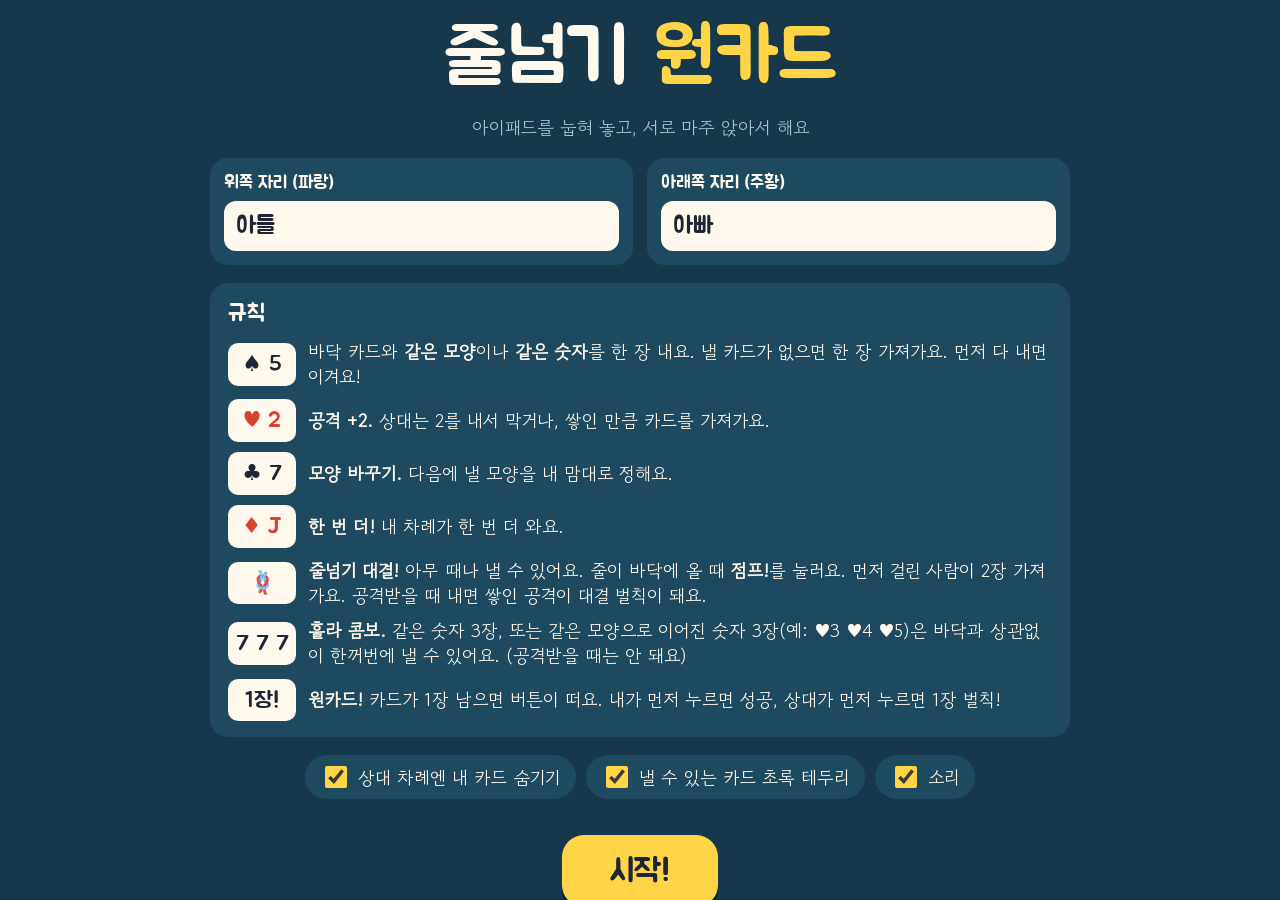
==== games/rope-onecard/index.html @ 800dd8b5 "Add 줄넘기 원카드: two-player shared-screen iPad card game Co-Authored-By: Claude Opus 5.5 <noreply@anthro" ====
<!DOCTYPE html>
<html lang="ko">
<head>
<meta charset="UTF-8">
<meta name="viewport" content="width=device-width, initial-scale=1, viewport-fit=cover, user-scalable=no">
<meta name="apple-mobile-web-app-capable" content="yes">
<title>줄넘기 원카드</title>
<meta name="claude:viewport-fit-sides" content="cover">
<link rel="stylesheet" href="https://fonts.googleapis.com/css2?family=Jua&family=Gowun+Dodum&display=swap">
<style>
/* Layout: iPad lies flat between two players. Top zone is rotated 180° for the far player, shared card table in the middle. */
:root{
  --mat:#16384a; --mat2:#1e4a60; --line:#2f6680;
  --paper:#fff8ec; --ink:#1f2633; --red:#d8402f;
  --dad:#ff8a3d; --son:#3fbcf5; --gold:#ffd447; --ok:#5fd38a;
  --muted:#a9c3cf;
  --display:"Jua","Apple SD Gothic Neo","Malgun Gothic",system-ui,sans-serif;
  --body:"Gowun Dodum","Apple SD Gothic Neo","Malgun Gothic",system-ui,sans-serif;
  --ch:min(15vh,128px); --cw:calc(var(--ch)*0.7);
  color-scheme:dark;
}
html,body{height:100%}
[hidden]{display:none!important}
body{margin:0}
body{background:var(--mat);color:var(--paper);font-family:var(--body);overflow:hidden;
  -webkit-user-select:none;user-select:none;-webkit-touch-callout:none;touch-action:manipulation;
  padding-left:max(16px,env(safe-area-inset-left,0px));padding-right:max(16px,env(safe-area-inset-right,0px));box-sizing:border-box}
*{box-sizing:border-box}
button{font-family:var(--display);touch-action:manipulation;cursor:pointer;border:0}
button:focus-visible{outline:3px solid var(--gold);outline-offset:2px}
#app{height:100%;display:grid;grid-template-rows:1fr auto 1fr;gap:6px;padding-block:8px}

/* ---------- player zones ---------- */
.zone{position:relative;display:grid;grid-template-rows:auto 1fr auto;gap:6px;border-radius:22px;padding:10px 14px;
  background:var(--mat2);border:3px solid transparent;transition:border-color .25s, box-shadow .25s;min-height:0}
.zone[data-p="1"]{transform:rotate(180deg)}
.zone.turn[data-p="0"]{border-color:var(--dad);box-shadow:0 0 0 4px rgba(255,138,61,.18)}
.zone.turn[data-p="1"]{border-color:var(--son);box-shadow:0 0 0 4px rgba(63,188,245,.18)}
.zbar{display:flex;align-items:center;gap:10px;font-family:var(--display);font-size:20px}
.pname{font-size:26px}
.zone[data-p="0"] .pname{color:var(--dad)} .zone[data-p="1"] .pname{color:var(--son)}
.chip{background:rgba(0,0,0,.25);border-radius:999px;padding:3px 12px;font-size:17px;color:var(--muted);font-variant-numeric:tabular-nums}
.myturn{background:var(--gold);color:var(--ink);border-radius:999px;padding:3px 12px;font-size:17px}
.spacer{flex:1}
.peek{background:rgba(255,255,255,.12);color:var(--paper);border-radius:12px;padding:6px 12px;font-size:17px}
.hand{display:flex;justify-content:center;align-items:center;min-height:0;padding-top:14px}
.actions{display:grid;grid-template-columns:auto 1fr auto;align-items:center;gap:10px}
.hint{text-align:center;font-size:17px;color:var(--muted);line-height:1.3}
.btn{border-radius:16px;padding:12px 20px;font-size:22px;color:var(--ink);background:var(--paper);box-shadow:0 4px 0 rgba(0,0,0,.35)}
.btn:active{transform:translateY(3px);box-shadow:0 1px 0 rgba(0,0,0,.35)}
.btn.play{background:var(--gold)}
.btn[disabled]{opacity:.35;pointer-events:none}

/* ---------- cards ---------- */
.card{position:relative;flex:none;width:var(--cw);height:var(--ch);border-radius:12px;background:var(--paper);color:var(--ink);
  box-shadow:0 3px 0 rgba(0,0,0,.3);font-family:var(--display);transition:transform .15s;display:block}
.card .tl{position:absolute;left:8%;top:5%;font-size:calc(var(--ch)*.2);line-height:1;text-align:center}
.card .tl small{display:block;font-size:.85em}
.card .mid{position:absolute;inset:0;display:grid;place-items:center;font-size:calc(var(--ch)*.42)}
.card.red{color:var(--red)}
.card .tag{position:absolute;bottom:5%;left:50%;transform:translateX(-50%);white-space:nowrap;background:var(--ink);color:var(--gold);
  border-radius:999px;padding:1px 7px;font-size:calc(var(--ch)*.11)}
.card.rope{background:linear-gradient(160deg,#ffe36b,#ffb347);color:var(--ink)}
.card.rope .mid{font-size:calc(var(--ch)*.36)}
.card.back{background:repeating-linear-gradient(45deg,#2b5f78 0 8px,#24546b 8px 16px);border:4px solid var(--paper)}
.card.sel{transform:translateY(-22%)}
.card.can{box-shadow:0 0 0 3px var(--ok),0 3px 0 rgba(0,0,0,.3)}
.card.sel.can,.card.sel{box-shadow:0 0 0 4px var(--gold),0 6px 0 rgba(0,0,0,.3)}
.shake{animation:shake .35s}
@keyframes shake{25%{transform:translateX(-8px)}75%{transform:translateX(8px)}}

/* ---------- center table ---------- */
#center{position:relative;display:grid;grid-template-columns:1fr auto 1fr;align-items:center;gap:16px;padding:6px 8px}
.status{grid-column:1/-1;text-align:center;font-family:var(--display);font-size:22px;min-height:28px}
.status.flip{transform:rotate(180deg)}
.side{display:flex;flex-direction:column;align-items:center;gap:6px;font-size:16px;color:var(--muted)}
.pilewrap{display:flex;align-items:center;gap:14px}
.suitbadge{display:grid;place-items:center;width:64px;height:64px;border-radius:50%;background:var(--paper);font-size:40px;color:var(--ink)}
.suitbadge.red{color:var(--red)}
.attack{font-family:var(--display);background:var(--red);color:#fff;border-radius:14px;padding:6px 12px;font-size:22px}
.decklabel{font-variant-numeric:tabular-nums}

/* ---------- overlays ---------- */
.zover{position:absolute;inset:0;border-radius:20px;background:rgba(10,30,40,.92);display:grid;place-items:center;z-index:5;padding:12px;text-align:center}
.suitpick{display:flex;gap:14px;flex-wrap:wrap;justify-content:center}
.suitpick button{width:92px;height:92px;border-radius:20px;background:var(--paper);font-size:56px;color:var(--ink)}
.suitpick button.red{color:var(--red)}
.ztitle{font-family:var(--display);font-size:26px;margin-bottom:12px}
.full{position:fixed;inset:0;z-index:20;display:grid;grid-template-rows:1fr auto 1fr;background:rgba(10,28,38,.96);
  padding:max(12px,env(safe-area-inset-top,0px)) max(16px,env(safe-area-inset-right,0px)) max(12px,env(safe-area-inset-bottom,0px)) max(16px,env(safe-area-inset-left,0px))}
.half{display:grid;place-items:center;text-align:center;gap:10px}
.half.top{transform:rotate(180deg)}
.big{font-family:var(--display);font-size:clamp(28px,6vh,52px)}
.bigbtn{width:min(80%,520px);height:min(70%,220px);border-radius:32px;font-size:clamp(36px,8vh,72px);color:var(--ink);box-shadow:0 8px 0 rgba(0,0,0,.35)}
.bigbtn:active{transform:translateY(6px);box-shadow:0 2px 0 rgba(0,0,0,.35)}
.bigbtn.p0{background:var(--dad)} .bigbtn.p1{background:var(--son)}
#ropecv{width:100%;height:100%;display:block}
.duelmid{min-height:0;height:46vh}

/* ---------- start screen ---------- */
#start{position:fixed;inset:0;z-index:30;overflow:auto;background:var(--mat);
  padding:max(20px,env(safe-area-inset-top,0px)) max(16px,env(safe-area-inset-right,0px)) 24px max(16px,env(safe-area-inset-left,0px))}
.sw{max-width:860px;margin:0 auto;display:grid;gap:18px}
.logo{font-family:var(--display);font-size:clamp(44px,8vw,76px);line-height:1;text-align:center;text-wrap:balance}
.logo span{color:var(--gold)}
.sub{text-align:center;color:var(--muted);font-size:18px}
.namerow{display:grid;grid-template-columns:1fr 1fr;gap:14px}
.nbox{background:var(--mat2);border-radius:18px;padding:14px;display:grid;gap:6px}
.nbox label{font-family:var(--display);font-size:18px}
.nbox input{font-family:var(--display);font-size:24px;padding:10px 12px;border-radius:12px;border:0;background:var(--paper);color:var(--ink);width:100%;-webkit-user-select:text;user-select:text}
.rules{background:var(--mat2);border-radius:18px;padding:16px 18px;display:grid;gap:10px}
.rules h2{font-family:var(--display);font-weight:400;font-size:24px;margin:0}
.rule{display:grid;grid-template-columns:68px 1fr;gap:12px;align-items:center;font-size:18px;line-height:1.4}
.rule .ic{font-family:var(--display);font-size:22px;background:var(--paper);color:var(--ink);border-radius:10px;text-align:center;padding:6px 0}
.rule .ic.red{color:var(--red)}
.opts{display:flex;flex-wrap:wrap;gap:10px;justify-content:center}
.opt{display:flex;align-items:center;gap:8px;background:var(--mat2);border-radius:999px;padding:8px 16px;font-size:18px}
.opt input{width:22px;height:22px;accent-color:var(--gold)}
.startbtn{justify-self:center;background:var(--gold);color:var(--ink);font-size:32px;border-radius:22px;padding:16px 48px;box-shadow:0 6px 0 rgba(0,0,0,.35)}
.scorebar{text-align:center;font-family:var(--display);font-size:20px;color:var(--muted)}
.menu{position:absolute;right:max(10px,env(safe-area-inset-right,0px));top:50%;transform:translateY(-50%);background:rgba(255,255,255,.12);color:var(--paper);border-radius:12px;padding:8px 12px;font-size:16px;z-index:3}
@media (max-width:600px){ .namerow{grid-template-columns:1fr} .rule{grid-template-columns:56px 1fr;font-size:16px} }
@media (prefers-reduced-motion:reduce){ *{transition:none!important;animation:none!important} }
</style>
</head>
<body>


<div id="app">
  <section class="zone" data-p="1" id="z1"></section>
  <div id="center">
    <div class="status flip" id="st1"></div>
    <div class="side"><div class="card back" style="--ch:min(11vh,90px)"></div><div class="decklabel" id="deckn"></div></div>
    <div class="pilewrap" id="pile"></div>
    <div class="side" id="info"></div>
    <div class="status" id="st0"></div>
    <button class="menu" id="menuBtn" aria-label="처음 화면">☰</button>
  </div>
  <section class="zone" data-p="0" id="z0"></section>
</div>

<div id="start">
  <div class="sw">
    <div class="logo">줄넘기 <span>원카드</span></div>
    <div class="sub">아이패드를 눕혀 놓고, 서로 마주 앉아서 해요</div>
    <div class="namerow">
      <div class="nbox"><label for="n1">위쪽 자리 (파랑)</label><input id="n1" maxlength="6" value="아들"></div>
      <div class="nbox"><label for="n0">아래쪽 자리 (주황)</label><input id="n0" maxlength="6" value="아빠"></div>
    </div>
    <div class="rules">
      <h2>규칙</h2>
      <div class="rule"><div class="ic">♠ 5</div><div>바닥 카드와 <b>같은 모양</b>이나 <b>같은 숫자</b>를 한 장 내요. 낼 카드가 없으면 한 장 가져가요. 먼저 다 내면 이겨요!</div></div>
      <div class="rule"><div class="ic red">♥ 2</div><div><b>공격 +2.</b> 상대는 2를 내서 막거나, 쌓인 만큼 카드를 가져가요.</div></div>
      <div class="rule"><div class="ic">♣ 7</div><div><b>모양 바꾸기.</b> 다음에 낼 모양을 내 맘대로 정해요.</div></div>
      <div class="rule"><div class="ic red">♦ J</div><div><b>한 번 더!</b> 내 차례가 한 번 더 와요.</div></div>
      <div class="rule"><div class="ic">🪢</div><div><b>줄넘기 대결!</b> 아무 때나 낼 수 있어요. 줄이 바닥에 올 때 <b>점프!</b>를 눌러요. 먼저 걸린 사람이 2장 가져가요. 공격받을 때 내면 쌓인 공격이 대결 벌칙이 돼요.</div></div>
      <div class="rule"><div class="ic">7 7 7</div><div><b>훌라 콤보.</b> 같은 숫자 3장, 또는 같은 모양으로 이어진 숫자 3장(예: ♥3 ♥4 ♥5)은 바닥과 상관없이 한꺼번에 낼 수 있어요. (공격받을 때는 안 돼요)</div></div>
      <div class="rule"><div class="ic">1장!</div><div><b>원카드!</b> 카드가 1장 남으면 버튼이 떠요. 내가 먼저 누르면 성공, 상대가 먼저 누르면 1장 벌칙!</div></div>
    </div>
    <div class="opts">
      <label class="opt"><input type="checkbox" id="optHide" checked> 상대 차례엔 내 카드 숨기기</label>
      <label class="opt"><input type="checkbox" id="optGlow" checked> 낼 수 있는 카드 초록 테두리</label>
      <label class="opt"><input type="checkbox" id="optSound" checked> 소리</label>
    </div>
    <div class="scorebar" id="scorebar"></div>
    <button class="startbtn" id="startBtn">시작!</button>
  </div>
</div>

<div class="full" id="fullOv" hidden></div>

<script>
(()=>{
const $=s=>document.querySelector(s);
const SUITS={S:{sym:'♠',red:false},H:{sym:'♥',red:true},D:{sym:'♦',red:true},C:{sym:'♣',red:false}};
const RL=['','A','2','3','4','5','6','7','8','9','10','J','Q','K'];
const S={names:['아빠','아들'],scores:[0,0],hide:true,glow:true,sound:true,starter:1};
try{Object.assign(S,JSON.parse(localStorage.getItem('rope-onecard')||'{}'))}catch(e){}
const save=()=>{try{localStorage.setItem('rope-onecard',JSON.stringify(S))}catch(e){}};
let G=null, busy=false, peek=[false,false];

/* ---------- sound ---------- */
let AC=null;
function beep(f=600,d=.08,type='triangle',v=.15,delay=0){
  if(!S.sound)return;
  try{AC=AC||new (window.AudioContext||window.webkitAudioContext)();
    const t=AC.currentTime+delay,o=AC.createOscillator(),g=AC.createGain();
    o.type=type;o.frequency.setValueAtTime(f,t);g.gain.setValueAtTime(v,t);g.gain.exponentialRampToValueAtTime(.001,t+d);
    o.connect(g).connect(AC.destination);o.start(t);o.stop(t+d+.02);}catch(e){}
}
const sfx={
  play:()=>beep(520,.07),draw:()=>beep(300,.09,'sine'),bad:()=>{beep(180,.15,'square',.08)},
  win:()=>[523,659,784,1047].forEach((f,i)=>beep(f,.18,'triangle',.18,i*.12)),
  jump:()=>beep(880,.06,'sine',.12),fail:()=>beep(140,.3,'sawtooth',.1),tick:()=>beep(700,.05),
  combo:()=>[600,750,900].forEach((f,i)=>beep(f,.1,'triangle',.15,i*.07)),
};

/* ---------- deck ---------- */
let uid=0;
function newDeck(){
  const d=[];
  for(const s of 'SHDC')for(let r=1;r<=13;r++)d.push({s,r,id:++uid});
  d.push({s:'R',r:0,id:++uid},{s:'R',r:0,id:++uid});
  for(let i=d.length-1;i>0;i--){const j=Math.floor(Math.random()*(i+1));[d[i],d[j]]=[d[j],d[i]]}
  return d;
}
const isSpecial=c=>c.s==='R'||c.r===2||c.r===7||c.r===11;
const top=()=>G.pile[G.pile.length-1];

function newRound(){
  const deck=newDeck();
  G={deck,pile:[],hands:[[],[]],turn:S.starter,pending:0,suit:null,sel:new Set()};
  S.starter=1-S.starter;save();
  for(let i=0;i<7;i++){G.hands[0].push(deck.pop());G.hands[1].push(deck.pop());}
  let k=deck.findIndex(c=>!isSpecial(c));
  const first=deck.splice(k,1)[0];G.pile.push(first);G.suit=first.s;
  busy=false;peek=[false,false];
  render();
  status(`${S.names[G.turn]} 먼저 시작!`);
}

function refill(){
  if(G.deck.length)return;
  const t=G.pile.pop();
  G.deck=G.pile;G.pile=[t];
  for(let i=G.deck.length-1;i>0;i--){const j=Math.floor(Math.random()*(i+1));[G.deck[i],G.deck[j]]=[G.deck[j],G.deck[i]]}
}
function drawCards(p,n){
  let got=0;
  for(let i=0;i<n;i++){refill();if(!G.deck.length)break;G.hands[p].push(G.deck.pop());got++;}
  sortHand(p);return got;
}
function sortHand(p){
  const o={S:0,H:1,C:2,D:3,R:4};
  G.hands[p].sort((a,b)=>o[a.s]-o[b.s]||a.r-b.r);
}

/* ---------- rules ---------- */
function canPlay(c){
  if(G.pending>0)return c.r===2&&c.s!=='R'||c.s==='R';
  if(c.s==='R')return true;
  const t=top();
  if(t.s==='R')return true;
  return c.s===G.suit||c.r===t.r;
}
function meldOrder(cards){
  if(cards.length<3||cards.some(c=>c.s==='R'))return null;
  if(cards.every(c=>c.r===cards[0].r))return cards.slice();
  if(cards.every(c=>c.s===cards[0].s)){
    const s=cards.slice().sort((a,b)=>a.r-b.r);
    for(let i=1;i<s.length;i++)if(s[i].r!==s[i-1].r+1)return null;
    return s;
  }
  return null;
}

/* ---------- rendering ---------- */
function cardEl(c,opts={}){
  const el=document.createElement('div');
  if(opts.back){el.className='card back';return el;}
  if(c.s==='R'){el.className='card rope';el.innerHTML='<div class="mid">🪢</div><div class="tag">줄넘기</div>';return el;}
  const su=SUITS[c.s];
  el.className='card'+(su.red?' red':'');
  const tag=c.r===2?'+2 공격':c.r===7?'모양 바꾸기':c.r===11?'한 번 더':'';
  el.innerHTML=`<div class="tl">${RL[c.r]}<small>${su.sym}</small></div><div class="mid">${su.sym}</div>${tag?`<div class="tag">${tag}</div>`:''}`;
  return el;
}

function renderZone(p){
  const z=$('#z'+p);
  const mine=G.turn===p&&!busy;
  const hand=G.hands[p];
  const showFace=!S.hide||G.turn===p||peek[p];
  z.classList.toggle('turn',G.turn===p);
  // keep overlays
  const ov=[...z.querySelectorAll('.zover')];
  z.innerHTML='';
  const bar=document.createElement('div');bar.className='zbar';
  bar.innerHTML=`<span class="pname">${esc(S.names[p])}</span><span class="chip">${hand.length}장</span><span class="chip">이긴 판 ${S.scores[p]}</span>${G.turn===p?'<span class="myturn">내 차례!</span>':''}<span class="spacer"></span>`;
  if(S.hide){
    const pk=document.createElement('button');pk.className='peek';pk.textContent=G.turn===p?'👀 잘 보여요':'👀 꾹 눌러서 보기';
    pk.addEventListener('pointerdown',e=>{e.preventDefault();peek[p]=true;renderZone(p);});
    bar.appendChild(pk);
  }
  z.appendChild(bar);

  const h=document.createElement('div');h.className='hand';
  z.appendChild(h);
  const ch=Math.min(window.innerHeight*.15,128),cw=ch*.7;
  const avail=Math.max(200,z.clientWidth-40);
  const gap=8;
  let step=cw+gap;
  if(hand.length>1&&hand.length*(cw+gap)>avail)step=(avail-cw)/(hand.length-1);
  hand.forEach((c,i)=>{
    const el=cardEl(c,{back:!showFace});
    if(i>0)el.style.marginLeft=(step-cw)+'px';
    if(showFace&&mine){
      if(G.sel.has(c.id))el.classList.add('sel');
      if(S.glow&&canPlay(c))el.classList.add('can');
      el.addEventListener('click',()=>tapCard(p,c.id,el));
    }
    el.style.zIndex=i;
    h.appendChild(el);
  });

  const a=document.createElement('div');a.className='actions';
  const dr=document.createElement('button');dr.className='btn';
  dr.textContent=G.pending>0?`${G.pending}장 가져가기`:'1장 가져가기';
  dr.disabled=!mine;dr.addEventListener('click',()=>onDraw(p));
  const hint=document.createElement('div');hint.className='hint';
  hint.textContent=mine?hintText(p):(G.turn!==p?`${S.names[1-p]} 차례예요`:'');
  const pl=document.createElement('button');pl.className='btn play';
  pl.textContent=G.sel.size>=3?`콤보 ${G.sel.size}장 내기`:'내기';
  pl.disabled=!mine||G.sel.size===0;pl.addEventListener('click',()=>onPlay(p));
  a.append(dr,hint,pl);
  z.appendChild(a);
  ov.forEach(o=>z.appendChild(o));
}
function hintText(p){
  if(G.pending>0)return `공격 받는 중! 2나 🪢로 막거나 ${G.pending}장 가져가요`;
  if(G.sel.size===0)return '카드를 눌러 고르고, 한 번 더 누르면 바로 내요';
  if(G.sel.size<3)return G.sel.size===2?'2장은 같이 못 내요. 콤보는 3장부터!':'한 번 더 누르거나 [내기]를 눌러요';
  return meldOrder(G.hands[p].filter(c=>G.sel.has(c.id)))?'훌라 콤보 완성! [내기]를 눌러요':'콤보가 아니에요 (같은 숫자 3장, 또는 같은 모양 이어진 숫자)';
}
function renderCenter(){
  $('#deckn').textContent=`남은 카드 ${G.deck.length}`;
  const pw=$('#pile');pw.innerHTML='';
  const t=top();
  pw.appendChild(cardEl(t));
  const b=document.createElement('div');
  if(t.s==='R'){b.className='suitbadge';b.textContent='?';b.title='아무 카드나';}
  else{b.className='suitbadge'+(SUITS[G.suit].red?' red':'');b.textContent=SUITS[G.suit].sym;}
  pw.appendChild(b);
  const info=$('#info');
  info.innerHTML=G.pending>0?`<div class="attack">공격 +${G.pending}</div>`:(t.s==='R'?'아무 카드나 OK':`<div>${SUITS[G.suit].sym} 또는 ${RL[t.r]}</div>`);
}
function render(){renderZone(0);renderZone(1);renderCenter();}
function status(t){$('#st0').textContent=t;$('#st1').textContent=t;}
const esc=s=>String(s).replace(/[&<>"']/g,m=>({'&':'&amp;','<':'&lt;','>':'&gt;','"':'&quot;',"'":'&#39;'}[m]));
const wait=ms=>new Promise(r=>setTimeout(r,ms));

/* ---------- actions ---------- */
function tapCard(p,id,el){
  if(busy||G.turn!==p)return;
  if(G.sel.has(id)&&G.sel.size===1){onPlay(p);return;}
  G.sel.has(id)?G.sel.delete(id):G.sel.add(id);
  sfx.tick();renderZone(p);
}
function reject(p,msg){
  sfx.bad();status(msg);
  const h=$('#z'+p+' .hand');if(h){h.classList.remove('shake');void h.offsetWidth;h.classList.add('shake');}
}
function onPlay(p){
  if(busy||G.turn!==p)return;
  const cards=G.hands[p].filter(c=>G.sel.has(c.id));
  if(cards.length===1){
    if(!canPlay(cards[0]))return reject(p,G.pending>0?'공격 받을 땐 2나 🪢만 낼 수 있어요':'모양이나 숫자가 같아야 해요');
    doPlay(p,cards,false);
  }else if(cards.length===2){
    reject(p,'2장은 같이 낼 수 없어요. 콤보는 3장부터!');
  }else{
    if(G.pending>0)return reject(p,'공격 받을 땐 콤보를 낼 수 없어요');
    const m=meldOrder(cards);
    if(!m)return reject(p,'콤보가 아니에요!');
    doPlay(p,m,true);
  }
}
async function doPlay(p,cards,combo){
  busy=true;
  const ids=new Set(cards.map(c=>c.id));
  G.hands[p]=G.hands[p].filter(c=>!ids.has(c.id));
  cards.forEach(c=>G.pile.push(c));
  G.sel.clear();
  const t=top();
  if(t.s!=='R')G.suit=t.s;
  combo?sfx.combo():sfx.play();
  render();
  if(G.hands[p].length===0){await wait(500);return roundWin(p);}
  let next=1-p;const me=S.names[p],you=S.names[1-p];
  if(combo){status(`${me} 훌라 콤보! ${cards.length}장 한꺼번에!`);await wait(900);}
  else if(t.s==='R'){
    const penalty=Math.max(2,G.pending);G.pending=0;
    status('줄넘기 대결!');await wait(600);
    const loser=await duel(penalty);
    if(loser===null)status('무승부! 아무도 안 가져가요');
    else{drawCards(loser,penalty);status(`${S.names[loser]} 줄에 걸려서 ${penalty}장 가져가요`);}
    render();await wait(900);
  }else if(t.r===2){G.pending+=2;status(`공격! ${you}에게 +${G.pending}`);await wait(700);}
  else if(t.r===11){next=p;status(`${me} 한 번 더!`);await wait(700);}
  else if(t.r===7){
    const s=await chooseSuit(p);G.suit=s;sfx.play();
    status(`이제 ${SUITS[s].sym} 모양을 내요`);render();await wait(500);
  }else status(`${you} 차례`);
  if(G.hands[p].length===1)await oneCardRace(p);
  G.turn=next;busy=false;render();
}
function onDraw(p){
  if(busy||G.turn!==p)return;
  const n=G.pending>0?G.pending:1;G.pending=0;
  const got=drawCards(p,n);G.sel.clear();sfx.draw();
  status(got?`${S.names[p]} ${got}장 가져갔어요. ${S.names[1-p]} 차례`:`카드가 다 떨어졌어요. ${S.names[1-p]} 차례`);
  G.turn=1-p;render();
}

/* ---------- 7: choose suit ---------- */
function chooseSuit(p){
  return new Promise(res=>{
    const z=$('#z'+p);
    const o=document.createElement('div');o.className='zover';
    o.innerHTML='<div><div class="ztitle">어떤 모양으로 바꿀까?</div><div class="suitpick"></div></div>';
    for(const k of 'SHDC'){
      const b=document.createElement('button');b.textContent=SUITS[k].sym;if(SUITS[k].red)b.className='red';
      b.addEventListener('click',()=>{o.remove();res(k);});
      o.querySelector('.suitpick').appendChild(b);
    }
    z.appendChild(o);
  });
}

/* ---------- One Card race ---------- */
function oneCardRace(p){
  return new Promise(res=>{
    const ov=$('#fullOv');ov.hidden=false;
    const o=1-p;
    const half=(i)=>{
      const own=i===p;
      return `<div class="half ${i===1?'top':''}"><div class="big">${own?'1장 남았다! 빨리 외쳐!':esc(S.names[p])+' 1장 남았다! 잡아라!'}</div>
        <button class="bigbtn p${i}" data-i="${i}">${own?'원카드!':'원카드 잡기!'}</button></div>`;
    };
    ov.innerHTML=half(1)+'<div></div>'+half(0);
    beep(990,.12,'square',.08);
    let armed=false,done=false;setTimeout(()=>armed=true,350);
    ov.querySelectorAll('.bigbtn').forEach(b=>b.addEventListener('pointerdown',async e=>{
      e.preventDefault();
      if(!armed||done)return;done=true;
      const i=+b.dataset.i;
      let msg;
      if(i===p){msg=`${S.names[p]} 원카드 성공!`;sfx.combo();}
      else{drawCards(p,1);msg=`잡혔다! ${S.names[p]} 1장 더 가져가요`;sfx.fail();}
      ov.innerHTML=`<div class="half top"><div class="big">${esc(msg)}</div></div><div></div><div class="half"><div class="big">${esc(msg)}</div></div>`;
      status(msg);render();
      await wait(1300);ov.hidden=true;ov.innerHTML='';res();
    }));
  });
}

/* ---------- Jump rope duel ---------- */
function duel(penalty){
  return new Promise(res=>{
    const ov=$('#fullOv');ov.hidden=false;
    const half=i=>`<div class="half ${i===1?'top':''}"><div class="big" id="jl${i}">줄이 바닥에 올 때 점프!</div><button class="bigbtn p${i}" data-i="${i}">점프!</button></div>`;
    ov.innerHTML=half(1)+'<div class="duelmid"><canvas id="ropecv"></canvas></div>'+half(0);
    const cv=$('#ropecv'),ctx=cv.getContext('2d');
    const dpr=window.devicePixelRatio||1;
    const fit=()=>{const r=cv.getBoundingClientRect();cv.width=r.width*dpr;cv.height=r.height*dpr;};
    fit();
    const t0=performance.now();
    const R={period:1500,start:t0+3000,nextLow:0,js:[-1e9,-1e9],jd:[400,400],fail:[false,false],count:[0,0],over:false,endAt:0,result:undefined,last3:3};
    R.nextLow=R.start+R.period/2;
    const COOL=140;
    const jump=i=>{
      const t=performance.now();
      if(R.over)return;
      if(t<R.js[i]+R.jd[i]+COOL)return;
      R.js[i]=t;R.jd[i]=Math.min(470,Math.max(300,R.period*.42));sfx.jump();
    };
    ov.querySelectorAll('.bigbtn').forEach(b=>b.addEventListener('pointerdown',e=>{e.preventDefault();jump(+b.dataset.i);}));
    const label=(i,txt)=>{const el=$('#jl'+i);if(el)el.textContent=txt;};

    function scene(w,h,i,theta,t){
      const floor=h-8,hy=h*.42,amp=floor-hy-2;
      const col=i===0?'#ff8a3d':'#3fbcf5';
      ctx.strokeStyle='#2f6680';ctx.lineWidth=3*dpr;ctx.beginPath();ctx.moveTo(0,floor);ctx.lineTo(w,floor);ctx.stroke();
      const midY=hy-amp*Math.cos(theta);
      const front=Math.sin(theta)>0;
      const L=w*.18,Rr=w*.82;
      const rope=()=>{ctx.strokeStyle=front?'#ffd447':'rgba(255,212,71,.45)';ctx.lineWidth=(front?6:4)*dpr;
        ctx.beginPath();ctx.moveTo(L,hy);ctx.quadraticCurveTo(w/2,2*midY-hy,Rr,hy);ctx.stroke();};
      // turners
      ctx.fillStyle='#a9c3cf';[L,Rr].forEach(x=>{ctx.beginPath();ctx.arc(x,hy,7*dpr,0,7);ctx.fill();});
      if(!front)rope();
      // jumper
      let air=0;const dt=t-R.js[i];
      if(dt>=0&&dt<=R.jd[i])air=Math.sin(Math.PI*dt/R.jd[i])*h*.32;
      const s=h*.5,x=w/2,base=floor-air-2;
      ctx.strokeStyle=R.fail[i]?'#d8402f':col;ctx.fillStyle=ctx.strokeStyle;ctx.lineWidth=5*dpr;ctx.lineCap='round';
      ctx.beginPath();ctx.arc(x,base-s*.85,s*.13,0,7);ctx.fill();
      ctx.beginPath();ctx.moveTo(x,base-s*.72);ctx.lineTo(x,base-s*.35);
      ctx.moveTo(x,base-s*.35);ctx.lineTo(x-s*.14,base);ctx.moveTo(x,base-s*.35);ctx.lineTo(x+s*.14,base);
      ctx.moveTo(x,base-s*.62);ctx.lineTo(x-s*.22,base-s*.45);ctx.moveTo(x,base-s*.62);ctx.lineTo(x+s*.22,base-s*.45);ctx.stroke();
      if(front)rope();
      // count
      ctx.fillStyle='#fff8ec';ctx.font=`${Math.round(h*.3)}px Jua, sans-serif`;ctx.textAlign='left';ctx.textBaseline='top';
      ctx.fillText(R.count[i],12*dpr,10*dpr);
      ctx.font=`${Math.round(h*.13)}px Jua, sans-serif`;ctx.fillStyle=col;
      ctx.fillText(S.names[i],12*dpr,10*dpr+h*.32);
    }
    function frame(){
      const t=performance.now();
      // evaluate passes
      if(!R.over&&t>=R.start){
        while(t>=R.nextLow&&!R.over){
          const tl=R.nextLow;
          for(const i of [0,1]){
            const air=R.js[i]<=tl&&tl<=R.js[i]+R.jd[i];
            if(air)R.count[i]++;else R.fail[i]=true;
          }
          if(R.fail[0]||R.fail[1]){
            R.over=true;R.endAt=t;
            R.result=R.fail[0]&&R.fail[1]?null:(R.fail[0]?0:1);
            sfx.fail();
          }else{
            beep(420,.04,'sine',.06);
            if(R.count[0]>=30){R.over=true;R.endAt=t;R.result=null;}
            R.period=Math.max(620,R.period*.95);R.nextLow+=R.period;
          }
        }
      }
      const W=cv.width,H=cv.height;
      ctx.clearRect(0,0,W,H);
      let theta=0;
      if(t>=R.start)theta=Math.PI-2*Math.PI*(R.nextLow-t)/R.period;
      if(R.over)theta=Math.PI;
      ctx.save();ctx.translate(0,H/2);scene(W,H/2,0,theta,t);ctx.restore();
      ctx.save();ctx.translate(W,H/2);ctx.rotate(Math.PI);scene(W,H/2,1,theta,t);ctx.restore();
      // labels
      if(t<R.start){
        const n=Math.ceil((R.start-t)/1000);
        if(n!==R.last3){R.last3=n;sfx.tick();}
        [0,1].forEach(i=>label(i,`준비… ${n}`));
      }else if(!R.over){[0,1].forEach(i=>label(i,'줄이 바닥에 올 때 점프!'));}
      else{
        const txt=R.result===null?'무승부!':`${S.names[R.result]} 걸렸다! +${penalty}장`;
        [0,1].forEach(i=>label(i,R.result===i?'앗, 걸렸다! 😵':R.result===null?'무승부!':'이겼다! 🎉'));
        if(t-R.endAt>1600){ov.hidden=true;ov.innerHTML='';window.removeEventListener('resize',fit);res(R.result);return;}
      }
      requestAnimationFrame(frame);
    }
    window.addEventListener('resize',fit);
    requestAnimationFrame(frame);
  });
}

/* ---------- round end ---------- */
function roundWin(p){
  S.scores[p]++;save();sfx.win();
  const ov=$('#fullOv');ov.hidden=false;
  const half=i=>`<div class="half ${i===1?'top':''}"><div class="big">${i===p?'🎉 내가 이겼다!':esc(S.names[p])+' 승리!'}</div>
    <div class="scorebar">${esc(S.names[0])} ${S.scores[0]} : ${S.scores[1]} ${esc(S.names[1])}</div>
    <button class="btn play" data-a="next">다음 판</button></div>`;
  ov.innerHTML=half(1)+'<div></div>'+half(0);
  ov.querySelectorAll('[data-a=next]').forEach(b=>b.addEventListener('click',()=>{ov.hidden=true;ov.innerHTML='';newRound();}));
}

/* ---------- start screen ---------- */
function fillStart(){
  $('#n0').value=S.names[0];$('#n1').value=S.names[1];
  $('#optHide').checked=S.hide;$('#optGlow').checked=S.glow;$('#optSound').checked=S.sound;
  $('#scorebar').textContent=(S.scores[0]||S.scores[1])?`지금까지 ${S.names[0]} ${S.scores[0]} : ${S.scores[1]} ${S.names[1]}`:'';
}
$('#startBtn').addEventListener('click',()=>{
  S.names=[$('#n0').value.trim()||'아빠',$('#n1').value.trim()||'아들'];
  S.hide=$('#optHide').checked;S.glow=$('#optGlow').checked;S.sound=$('#optSound').checked;save();
  beep(660,.05);
  $('#start').hidden=true;
  try{navigator.wakeLock&&navigator.wakeLock.request('screen').catch(()=>{})}catch(e){}
  if(!G)newRound();else render();
});
$('#menuBtn').addEventListener('click',()=>{if(busy)return;fillStart();$('#start').hidden=false;
  $('#startBtn').textContent=G?'계속하기':'시작!';});
window.addEventListener('resize',()=>{if(G)render();});
const unpeek=()=>{[0,1].forEach(i=>{if(peek[i]){peek[i]=false;renderZone(i);}});};
['pointerup','pointercancel'].forEach(ev=>document.addEventListener(ev,unpeek));
fillStart();
// a sample hand behind the start screen so the table isn't empty
newRound();
})();
</script>

</body>
</html>
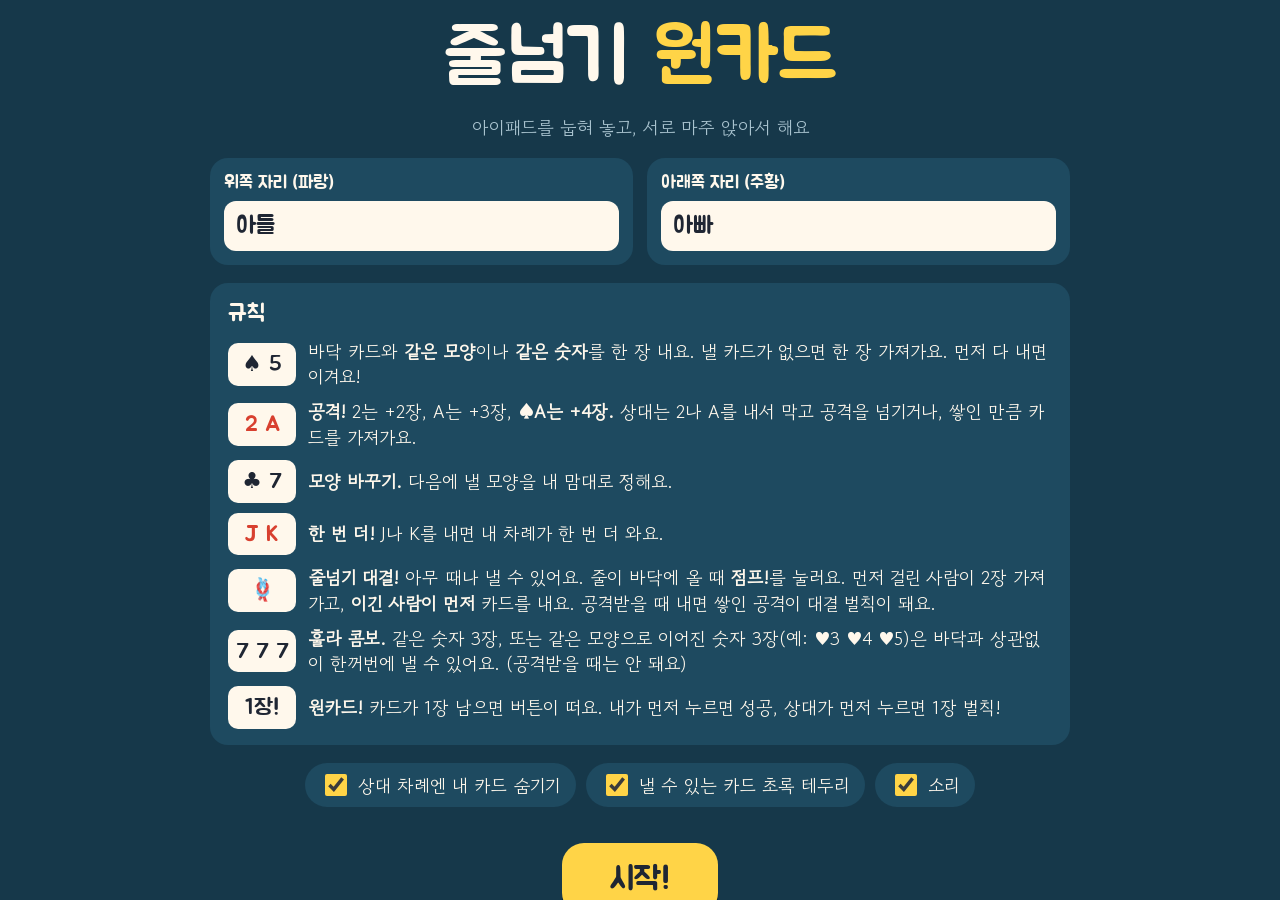
==== commit b84da77a: "Rule changes: K plays again, A attacks +3 (spade A +4), rope duel winner plays next, show hand while" ====
--- a/games/rope-onecard/index.html
+++ b/games/rope-onecard/index.html
@@ -4,8 +4,14 @@
 <meta charset="UTF-8">
 <meta name="viewport" content="width=device-width, initial-scale=1, viewport-fit=cover, user-scalable=no">
 <meta name="apple-mobile-web-app-capable" content="yes">
+<meta name="mobile-web-app-capable" content="yes">
+<meta name="apple-mobile-web-app-status-bar-style" content="black-translucent">
+<meta name="apple-mobile-web-app-title" content="줄넘기원카드">
+<meta name="theme-color" content="#16384a">
+<link rel="manifest" href="manifest.webmanifest">
+<link rel="apple-touch-icon" href="icon-180.png">
+<link rel="icon" href="icon-192.png">
 <title>줄넘기 원카드</title>
-<meta name="claude:viewport-fit-sides" content="cover">
 <link rel="stylesheet" href="https://fonts.googleapis.com/css2?family=Jua&family=Gowun+Dodum&display=swap">
 <style>
 /* Layout: iPad lies flat between two players. Top zone is rotated 180° for the far player, shared card table in the middle. */
@@ -86,6 +92,9 @@
 .suitpick button{width:92px;height:92px;border-radius:20px;background:var(--paper);font-size:56px;color:var(--ink)}
 .suitpick button.red{color:var(--red)}
 .ztitle{font-family:var(--display);font-size:26px;margin-bottom:12px}
+.actions.choose{display:flex;align-items:center;justify-content:center;gap:16px;flex-wrap:wrap}
+.actions.choose .ztitle{margin:0;color:var(--gold)}
+.actions.choose .suitpick button{width:76px;height:76px;font-size:46px;border-radius:16px}
 .full{position:fixed;inset:0;z-index:20;display:grid;grid-template-rows:1fr auto 1fr;background:rgba(10,28,38,.96);
   padding:max(12px,env(safe-area-inset-top,0px)) max(16px,env(safe-area-inset-right,0px)) max(12px,env(safe-area-inset-bottom,0px)) max(16px,env(safe-area-inset-left,0px))}
 .half{display:grid;place-items:center;text-align:center;gap:10px}
@@ -150,10 +159,10 @@
     <div class="rules">
       <h2>규칙</h2>
       <div class="rule"><div class="ic">♠ 5</div><div>바닥 카드와 <b>같은 모양</b>이나 <b>같은 숫자</b>를 한 장 내요. 낼 카드가 없으면 한 장 가져가요. 먼저 다 내면 이겨요!</div></div>
-      <div class="rule"><div class="ic red">♥ 2</div><div><b>공격 +2.</b> 상대는 2를 내서 막거나, 쌓인 만큼 카드를 가져가요.</div></div>
+      <div class="rule"><div class="ic red">2 A</div><div><b>공격!</b> 2는 +2장, A는 +3장, <b>♠A는 +4장.</b> 상대는 2나 A를 내서 막고 공격을 넘기거나, 쌓인 만큼 카드를 가져가요.</div></div>
       <div class="rule"><div class="ic">♣ 7</div><div><b>모양 바꾸기.</b> 다음에 낼 모양을 내 맘대로 정해요.</div></div>
-      <div class="rule"><div class="ic red">♦ J</div><div><b>한 번 더!</b> 내 차례가 한 번 더 와요.</div></div>
-      <div class="rule"><div class="ic">🪢</div><div><b>줄넘기 대결!</b> 아무 때나 낼 수 있어요. 줄이 바닥에 올 때 <b>점프!</b>를 눌러요. 먼저 걸린 사람이 2장 가져가요. 공격받을 때 내면 쌓인 공격이 대결 벌칙이 돼요.</div></div>
+      <div class="rule"><div class="ic red">J K</div><div><b>한 번 더!</b> J나 K를 내면 내 차례가 한 번 더 와요.</div></div>
+      <div class="rule"><div class="ic">🪢</div><div><b>줄넘기 대결!</b> 아무 때나 낼 수 있어요. 줄이 바닥에 올 때 <b>점프!</b>를 눌러요. 먼저 걸린 사람이 2장 가져가고, <b>이긴 사람이 먼저</b> 카드를 내요. 공격받을 때 내면 쌓인 공격이 대결 벌칙이 돼요.</div></div>
       <div class="rule"><div class="ic">7 7 7</div><div><b>훌라 콤보.</b> 같은 숫자 3장, 또는 같은 모양으로 이어진 숫자 3장(예: ♥3 ♥4 ♥5)은 바닥과 상관없이 한꺼번에 낼 수 있어요. (공격받을 때는 안 돼요)</div></div>
       <div class="rule"><div class="ic">1장!</div><div><b>원카드!</b> 카드가 1장 남으면 버튼이 떠요. 내가 먼저 누르면 성공, 상대가 먼저 누르면 1장 벌칙!</div></div>
     </div>
@@ -204,7 +213,7 @@
   for(let i=d.length-1;i>0;i--){const j=Math.floor(Math.random()*(i+1));[d[i],d[j]]=[d[j],d[i]]}
   return d;
 }
-const isSpecial=c=>c.s==='R'||c.r===2||c.r===7||c.r===11;
+const isSpecial=c=>c.s==='R'||c.r===1||c.r===2||c.r===7||c.r===11||c.r===13;
 const top=()=>G.pile[G.pile.length-1];
 
 function newRound(){
@@ -237,7 +246,7 @@
 
 /* ---------- rules ---------- */
 function canPlay(c){
-  if(G.pending>0)return c.r===2&&c.s!=='R'||c.s==='R';
+  if(G.pending>0)return c.s==='R'||c.r===2||c.r===1;
   if(c.s==='R')return true;
   const t=top();
   if(t.s==='R')return true;
@@ -261,7 +270,7 @@
   if(c.s==='R'){el.className='card rope';el.innerHTML='<div class="mid">🪢</div><div class="tag">줄넘기</div>';return el;}
   const su=SUITS[c.s];
   el.className='card'+(su.red?' red':'');
-  const tag=c.r===2?'+2 공격':c.r===7?'모양 바꾸기':c.r===11?'한 번 더':'';
+  const tag=c.r===1?(c.s==='S'?'+4 공격':'+3 공격'):c.r===2?'+2 공격':c.r===7?'모양 바꾸기':(c.r===11||c.r===13)?'한 번 더':'';
   el.innerHTML=`<div class="tl">${RL[c.r]}<small>${su.sym}</small></div><div class="mid">${su.sym}</div>${tag?`<div class="tag">${tag}</div>`:''}`;
   return el;
 }
@@ -304,6 +313,16 @@
   });
 
   const a=document.createElement('div');a.className='actions';
+  if(G.choosing&&G.choosing.p===p){
+    a.className='actions choose';
+    a.innerHTML='<div class="ztitle">어떤 모양으로 바꿀까?</div><div class="suitpick"></div>';
+    for(const k of 'SHDC'){
+      const b=document.createElement('button');b.textContent=SUITS[k].sym;if(SUITS[k].red)b.className='red';
+      b.addEventListener('click',()=>{const r=G.choosing.res;G.choosing=null;r(k);});
+      a.querySelector('.suitpick').appendChild(b);
+    }
+    z.appendChild(a);ov.forEach(o=>z.appendChild(o));return;
+  }
   const dr=document.createElement('button');dr.className='btn';
   dr.textContent=G.pending>0?`${G.pending}장 가져가기`:'1장 가져가기';
   dr.disabled=!mine;dr.addEventListener('click',()=>onDraw(p));
@@ -317,7 +336,7 @@
   ov.forEach(o=>z.appendChild(o));
 }
 function hintText(p){
-  if(G.pending>0)return `공격 받는 중! 2나 🪢로 막거나 ${G.pending}장 가져가요`;
+  if(G.pending>0)return `공격 받는 중! 2, A, 🪢로 막거나 ${G.pending}장 가져가요`;
   if(G.sel.size===0)return '카드를 눌러 고르고, 한 번 더 누르면 바로 내요';
   if(G.sel.size<3)return G.sel.size===2?'2장은 같이 못 내요. 콤보는 3장부터!':'한 번 더 누르거나 [내기]를 눌러요';
   return meldOrder(G.hands[p].filter(c=>G.sel.has(c.id)))?'훌라 콤보 완성! [내기]를 눌러요':'콤보가 아니에요 (같은 숫자 3장, 또는 같은 모양 이어진 숫자)';
@@ -354,7 +373,7 @@
   if(busy||G.turn!==p)return;
   const cards=G.hands[p].filter(c=>G.sel.has(c.id));
   if(cards.length===1){
-    if(!canPlay(cards[0]))return reject(p,G.pending>0?'공격 받을 땐 2나 🪢만 낼 수 있어요':'모양이나 숫자가 같아야 해요');
+    if(!canPlay(cards[0]))return reject(p,G.pending>0?'공격 받을 땐 2, A, 🪢만 낼 수 있어요':'모양이나 숫자가 같아야 해요');
     doPlay(p,cards,false);
   }else if(cards.length===2){
     reject(p,'2장은 같이 낼 수 없어요. 콤보는 3장부터!');
@@ -383,12 +402,12 @@
     status('줄넘기 대결!');await wait(600);
     const loser=await duel(penalty);
     if(loser===null)status('무승부! 아무도 안 가져가요');
-    else{drawCards(loser,penalty);status(`${S.names[loser]} 줄에 걸려서 ${penalty}장 가져가요`);}
+    else{drawCards(loser,penalty);next=1-loser;status(`${S.names[loser]} 줄에 걸려서 ${penalty}장! ${S.names[next]} 먼저 내요`);}
     render();await wait(900);
-  }else if(t.r===2){G.pending+=2;status(`공격! ${you}에게 +${G.pending}`);await wait(700);}
-  else if(t.r===11){next=p;status(`${me} 한 번 더!`);await wait(700);}
+  }else if(t.r===2||t.r===1){G.pending+=t.r===2?2:(t.s==='S'?4:3);status(`공격! ${you}에게 +${G.pending}`);await wait(700);}
+  else if(t.r===11||t.r===13){next=p;status(`${me} 한 번 더!`);await wait(700);}
   else if(t.r===7){
-    const s=await chooseSuit(p);G.suit=s;sfx.play();
+    status(`${me} 모양을 골라요`);const s=await chooseSuit(p);G.suit=s;sfx.play();
     status(`이제 ${SUITS[s].sym} 모양을 내요`);render();await wait(500);
   }else status(`${you} 차례`);
   if(G.hands[p].length===1)await oneCardRace(p);
@@ -404,17 +423,7 @@
 
 /* ---------- 7: choose suit ---------- */
 function chooseSuit(p){
-  return new Promise(res=>{
-    const z=$('#z'+p);
-    const o=document.createElement('div');o.className='zover';
-    o.innerHTML='<div><div class="ztitle">어떤 모양으로 바꿀까?</div><div class="suitpick"></div></div>';
-    for(const k of 'SHDC'){
-      const b=document.createElement('button');b.textContent=SUITS[k].sym;if(SUITS[k].red)b.className='red';
-      b.addEventListener('click',()=>{o.remove();res(k);});
-      o.querySelector('.suitpick').appendChild(b);
-    }
-    z.appendChild(o);
-  });
+  return new Promise(res=>{G.choosing={p,res};renderZone(p);});
 }
 
 /* ---------- One Card race ---------- */
@@ -577,5 +586,6 @@
 })();
 </script>
 
+<script>if('serviceWorker' in navigator)navigator.serviceWorker.register('sw.js').catch(()=>{});</script>
 </body>
 </html>
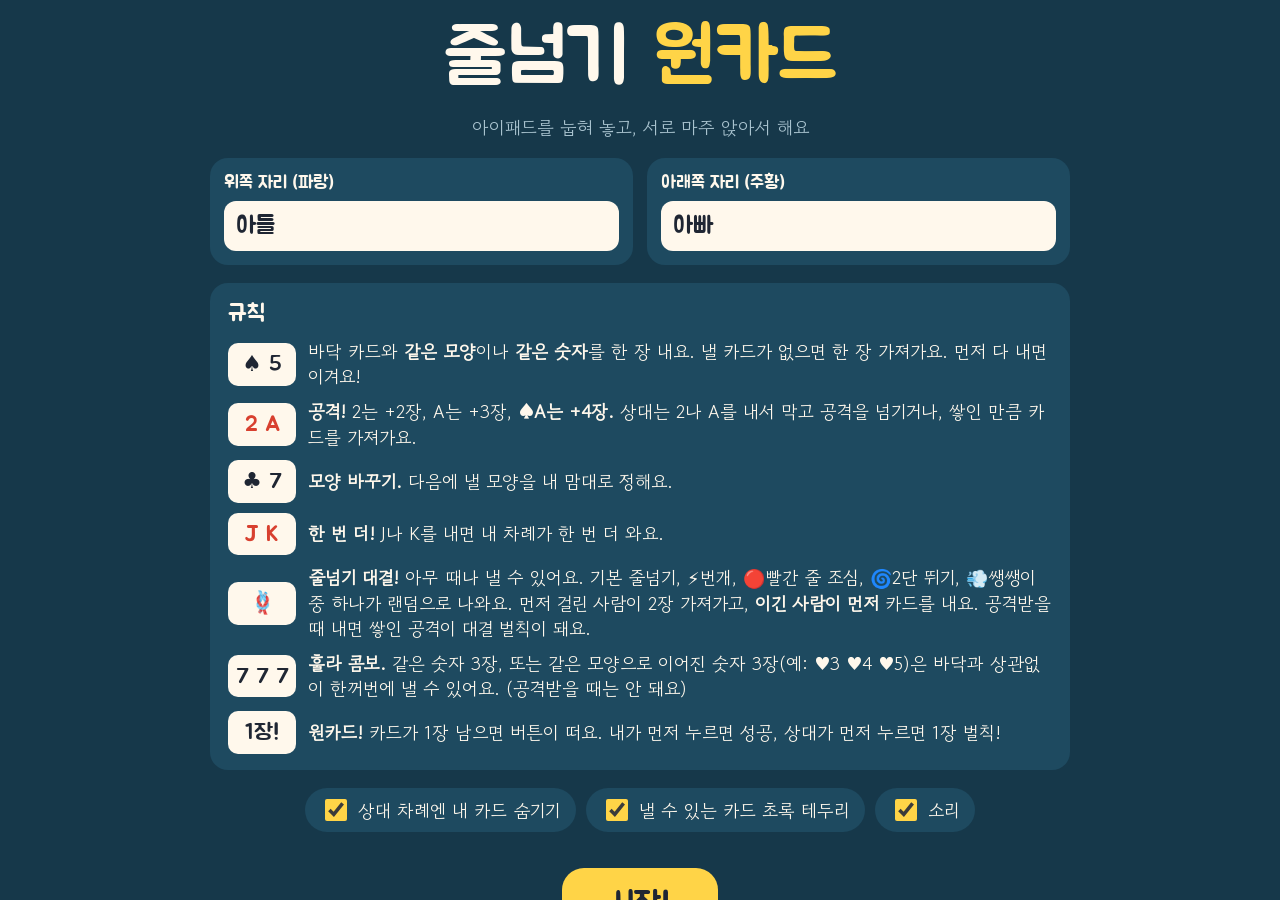
==== commit ed6e99d7: "Add jump rope duel variety: lightning, red rope, double-under and speed-tap modes Also keep hand car" ====
--- a/games/rope-onecard/index.html
+++ b/games/rope-onecard/index.html
@@ -37,7 +37,7 @@
 #app{height:100%;display:grid;grid-template-rows:1fr auto 1fr;gap:6px;padding-block:8px}
 
 /* ---------- player zones ---------- */
-.zone{position:relative;display:grid;grid-template-rows:auto 1fr auto;gap:6px;border-radius:22px;padding:10px 14px;
+.zone{position:relative;isolation:isolate;display:grid;grid-template-rows:auto 1fr auto;gap:6px;border-radius:22px;padding:10px 14px;
   background:var(--mat2);border:3px solid transparent;transition:border-color .25s, box-shadow .25s;min-height:0}
 .zone[data-p="1"]{transform:rotate(180deg)}
 .zone.turn[data-p="0"]{border-color:var(--dad);box-shadow:0 0 0 4px rgba(255,138,61,.18)}
@@ -105,6 +105,8 @@
 .bigbtn.p0{background:var(--dad)} .bigbtn.p1{background:var(--son)}
 #ropecv{width:100%;height:100%;display:block}
 .duelmid{min-height:0;height:46vh}
+.jrule{font-family:var(--display);font-size:clamp(17px,2.6vh,24px);color:var(--gold)}
+.full .half{gap:6px}
 
 /* ---------- start screen ---------- */
 #start{position:fixed;inset:0;z-index:30;overflow:auto;background:var(--mat);
@@ -162,7 +164,7 @@
       <div class="rule"><div class="ic red">2 A</div><div><b>공격!</b> 2는 +2장, A는 +3장, <b>♠A는 +4장.</b> 상대는 2나 A를 내서 막고 공격을 넘기거나, 쌓인 만큼 카드를 가져가요.</div></div>
       <div class="rule"><div class="ic">♣ 7</div><div><b>모양 바꾸기.</b> 다음에 낼 모양을 내 맘대로 정해요.</div></div>
       <div class="rule"><div class="ic red">J K</div><div><b>한 번 더!</b> J나 K를 내면 내 차례가 한 번 더 와요.</div></div>
-      <div class="rule"><div class="ic">🪢</div><div><b>줄넘기 대결!</b> 아무 때나 낼 수 있어요. 줄이 바닥에 올 때 <b>점프!</b>를 눌러요. 먼저 걸린 사람이 2장 가져가고, <b>이긴 사람이 먼저</b> 카드를 내요. 공격받을 때 내면 쌓인 공격이 대결 벌칙이 돼요.</div></div>
+      <div class="rule"><div class="ic">🪢</div><div><b>줄넘기 대결!</b> 아무 때나 낼 수 있어요. 기본 줄넘기, ⚡번개, 🔴빨간 줄 조심, 🌀2단 뛰기, 💨쌩쌩이 중 하나가 랜덤으로 나와요. 먼저 걸린 사람이 2장 가져가고, <b>이긴 사람이 먼저</b> 카드를 내요. 공격받을 때 내면 쌓인 공격이 대결 벌칙이 돼요.</div></div>
       <div class="rule"><div class="ic">7 7 7</div><div><b>훌라 콤보.</b> 같은 숫자 3장, 또는 같은 모양으로 이어진 숫자 3장(예: ♥3 ♥4 ♥5)은 바닥과 상관없이 한꺼번에 낼 수 있어요. (공격받을 때는 안 돼요)</div></div>
       <div class="rule"><div class="ic">1장!</div><div><b>원카드!</b> 카드가 1장 남으면 버튼이 떠요. 내가 먼저 누르면 성공, 상대가 먼저 누르면 1장 벌칙!</div></div>
     </div>
@@ -402,7 +404,7 @@
     status('줄넘기 대결!');await wait(600);
     const loser=await duel(penalty);
     if(loser===null)status('무승부! 아무도 안 가져가요');
-    else{drawCards(loser,penalty);next=1-loser;status(`${S.names[loser]} 줄에 걸려서 ${penalty}장! ${S.names[next]} 먼저 내요`);}
+    else{drawCards(loser,penalty);next=1-loser;status(`${S.names[loser]} 대결에서 져서 ${penalty}장! ${S.names[next]} 먼저 내요`);}
     render();await wait(900);
   }else if(t.r===2||t.r===1){G.pending+=t.r===2?2:(t.s==='S'?4:3);status(`공격! ${you}에게 +${G.pending}`);await wait(700);}
   else if(t.r===11||t.r===13){next=p;status(`${me} 한 번 더!`);await wait(700);}
@@ -454,94 +456,140 @@
 }
 
 /* ---------- Jump rope duel ---------- */
+const MODES=[
+  {id:'basic',name:'🪢 기본 줄넘기',rule:'줄이 바닥에 올 때 점프! 점점 빨라져요'},
+  {id:'lightning',name:'⚡ 번개 줄넘기',rule:'줄이 빨랐다 느렸다 해요. 잘 보고 점프!'},
+  {id:'snake',name:'🔴 빨간 줄 조심',rule:'노란 줄은 점프! 빨간 줄은 머리 위로 지나가니까 가만히!'},
+  {id:'double',name:'🌀 2단 뛰기',rule:'보라색 줄은 두 번 휙휙! 일찍, 높이 점프해요'},
+  {id:'mash',name:'💨 쌩쌩이',rule:'5초 동안 점프를 많이 누른 사람이 이겨요!'},
+];
+let lastMode=null;
 function duel(penalty){
+  const pool=MODES.filter(m=>m.id!==lastMode);
+  const M=pool[Math.floor(Math.random()*pool.length)];lastMode=M.id;
   return new Promise(res=>{
     const ov=$('#fullOv');ov.hidden=false;
-    const half=i=>`<div class="half ${i===1?'top':''}"><div class="big" id="jl${i}">줄이 바닥에 올 때 점프!</div><button class="bigbtn p${i}" data-i="${i}">점프!</button></div>`;
+    const half=i=>`<div class="half ${i===1?'top':''}"><div class="big" id="jt${i}">${M.name}</div><div class="jrule" id="jl${i}">${M.rule}</div><button class="bigbtn p${i}" data-i="${i}">점프!</button></div>`;
     ov.innerHTML=half(1)+'<div class="duelmid"><canvas id="ropecv"></canvas></div>'+half(0);
     const cv=$('#ropecv'),ctx=cv.getContext('2d');
     const dpr=window.devicePixelRatio||1;
     const fit=()=>{const r=cv.getBoundingClientRect();cv.width=r.width*dpr;cv.height=r.height*dpr;};
     fit();
     const t0=performance.now();
-    const R={period:1500,start:t0+3000,nextLow:0,js:[-1e9,-1e9],jd:[400,400],fail:[false,false],count:[0,0],over:false,endAt:0,result:undefined,last3:3};
+    const base={basic:1500,lightning:1300,snake:1300,double:1400,mash:260}[M.id];
+    const R={period:base,start:t0+4500,nextLow:0,js:[-1e9,-1e9],jd:[400,400],fail:[false,false],count:[0,0],
+      over:false,endAt:0,result:undefined,lastN:0,kind:'normal',dblLeft:0,head:[false,false]};
     R.nextLow=R.start+R.period/2;
+    R.mashEnd=R.start+5000;
     const COOL=140;
     const jump=i=>{
       const t=performance.now();
       if(R.over)return;
+      if(M.id==='mash'){
+        if(t<R.start)return;
+        R.count[i]++;R.js[i]=t;R.jd[i]=160;beep(700+R.count[i]*6,.03,'sine',.06);return;
+      }
       if(t<R.js[i]+R.jd[i]+COOL)return;
-      R.js[i]=t;R.jd[i]=Math.min(470,Math.max(300,R.period*.42));sfx.jump();
+      R.js[i]=t;
+      R.jd[i]=M.id==='double'?560:Math.min(470,Math.max(300,R.period*.42));
+      sfx.jump();
     };
     ov.querySelectorAll('.bigbtn').forEach(b=>b.addEventListener('pointerdown',e=>{e.preventDefault();jump(+b.dataset.i);}));
-    const label=(i,txt)=>{const el=$('#jl'+i);if(el)el.textContent=txt;};
-
+    const setTxt=(id,txt)=>{[0,1].forEach(i=>{const el=$('#'+id+i);if(el&&el.textContent!==txt)el.textContent=txt;});};
+    const ropeColor=()=>R.kind==='red'?'255,90,74':R.kind==='dbl'?'190,130,255':'255,212,71';
+
+    // pick the kind of the next rope pass (snake / double modes)
+    function nextKind(){
+      if(M.id==='snake')R.kind=(R.count[0]>=2&&R.kind!=='red'&&Math.random()<.4)?'red':'normal';
+      if(M.id==='double'){
+        if(R.dblLeft>0){R.dblLeft--;R.kind='dbl';}
+        else R.kind=(R.count[0]>=2&&Math.random()<.4)?'dbl':'normal';
+      }
+    }
     function scene(w,h,i,theta,t){
       const floor=h-8,hy=h*.42,amp=floor-hy-2;
       const col=i===0?'#ff8a3d':'#3fbcf5';
       ctx.strokeStyle='#2f6680';ctx.lineWidth=3*dpr;ctx.beginPath();ctx.moveTo(0,floor);ctx.lineTo(w,floor);ctx.stroke();
-      const midY=hy-amp*Math.cos(theta);
+      const topY=hy-amp,lowY=R.kind==='red'?floor-h*.64:hy+amp;
+      const c=(topY+lowY)/2,a=(lowY-topY)/2;
+      const midY=c-a*Math.cos(theta);
       const front=Math.sin(theta)>0;
       const L=w*.18,Rr=w*.82;
-      const rope=()=>{ctx.strokeStyle=front?'#ffd447':'rgba(255,212,71,.45)';ctx.lineWidth=(front?6:4)*dpr;
+      const rope=()=>{ctx.strokeStyle=`rgba(${ropeColor()},${front?1:.45})`;ctx.lineWidth=(front?6:4)*dpr;
         ctx.beginPath();ctx.moveTo(L,hy);ctx.quadraticCurveTo(w/2,2*midY-hy,Rr,hy);ctx.stroke();};
-      // turners
       ctx.fillStyle='#a9c3cf';[L,Rr].forEach(x=>{ctx.beginPath();ctx.arc(x,hy,7*dpr,0,7);ctx.fill();});
       if(!front)rope();
-      // jumper
       let air=0;const dt=t-R.js[i];
-      if(dt>=0&&dt<=R.jd[i])air=Math.sin(Math.PI*dt/R.jd[i])*h*.32;
-      const s=h*.5,x=w/2,base=floor-air-2;
+      if(dt>=0&&dt<=R.jd[i])air=Math.sin(Math.PI*dt/R.jd[i])*h*(M.id==='mash'?.12:.32);
+      const s=h*.5,x=w/2,b=floor-air-2;
       ctx.strokeStyle=R.fail[i]?'#d8402f':col;ctx.fillStyle=ctx.strokeStyle;ctx.lineWidth=5*dpr;ctx.lineCap='round';
-      ctx.beginPath();ctx.arc(x,base-s*.85,s*.13,0,7);ctx.fill();
-      ctx.beginPath();ctx.moveTo(x,base-s*.72);ctx.lineTo(x,base-s*.35);
-      ctx.moveTo(x,base-s*.35);ctx.lineTo(x-s*.14,base);ctx.moveTo(x,base-s*.35);ctx.lineTo(x+s*.14,base);
-      ctx.moveTo(x,base-s*.62);ctx.lineTo(x-s*.22,base-s*.45);ctx.moveTo(x,base-s*.62);ctx.lineTo(x+s*.22,base-s*.45);ctx.stroke();
+      ctx.beginPath();ctx.arc(x,b-s*.85,s*.13,0,7);ctx.fill();
+      ctx.beginPath();ctx.moveTo(x,b-s*.72);ctx.lineTo(x,b-s*.35);
+      ctx.moveTo(x,b-s*.35);ctx.lineTo(x-s*.14,b);ctx.moveTo(x,b-s*.35);ctx.lineTo(x+s*.14,b);
+      ctx.moveTo(x,b-s*.62);ctx.lineTo(x-s*.22,b-s*.45);ctx.moveTo(x,b-s*.62);ctx.lineTo(x+s*.22,b-s*.45);ctx.stroke();
       if(front)rope();
-      // count
       ctx.fillStyle='#fff8ec';ctx.font=`${Math.round(h*.3)}px Jua, sans-serif`;ctx.textAlign='left';ctx.textBaseline='top';
       ctx.fillText(R.count[i],12*dpr,10*dpr);
       ctx.font=`${Math.round(h*.13)}px Jua, sans-serif`;ctx.fillStyle=col;
       ctx.fillText(S.names[i],12*dpr,10*dpr+h*.32);
     }
+    function finish(t){
+      R.over=true;R.endAt=t;
+      if(M.id==='mash')R.result=R.count[0]===R.count[1]?null:(R.count[0]<R.count[1]?0:1);
+      else R.result=R.fail[0]&&R.fail[1]?null:(R.fail[0]?0:(R.fail[1]?1:null));
+      sfx.fail();
+    }
     function frame(){
       const t=performance.now();
-      // evaluate passes
       if(!R.over&&t>=R.start){
-        while(t>=R.nextLow&&!R.over){
+        if(M.id==='mash'){if(t>=R.mashEnd)finish(t);}
+        else while(t>=R.nextLow&&!R.over){
           const tl=R.nextLow;
           for(const i of [0,1]){
             const air=R.js[i]<=tl&&tl<=R.js[i]+R.jd[i];
-            if(air)R.count[i]++;else R.fail[i]=true;
+            if(R.kind==='red'){if(air){R.fail[i]=true;R.head[i]=true;}else R.count[i]++;}
+            else if(air)R.count[i]++;else R.fail[i]=true;
           }
-          if(R.fail[0]||R.fail[1]){
-            R.over=true;R.endAt=t;
-            R.result=R.fail[0]&&R.fail[1]?null:(R.fail[0]?0:1);
-            sfx.fail();
-          }else{
-            beep(420,.04,'sine',.06);
-            if(R.count[0]>=30){R.over=true;R.endAt=t;R.result=null;}
-            R.period=Math.max(620,R.period*.95);R.nextLow+=R.period;
+          if(R.fail[0]||R.fail[1]){finish(t);break;}
+          beep(420,.04,'sine',.06);
+          if(R.count[0]>=30){finish(t);break;}
+          const wasDbl=R.kind==='dbl'&&R.dblLeft===0&&!R.dblSecond;
+          if(M.id==='basic')R.period=Math.max(620,R.period*.95);
+          if(M.id==='lightning')R.period=650+Math.random()*850;
+          if(M.id==='snake')R.period=Math.max(800,R.period*.97);
+          if(M.id==='double'){
+            if(wasDbl){R.period=330;R.dblSecond=true;}           // second whip of the double
+            else{R.period=Math.max(1000,base*Math.pow(.97,R.count[0]));R.dblSecond=false;}
           }
+          if(!(M.id==='double'&&R.dblSecond))nextKind();
+          R.nextLow+=R.period;
         }
       }
       const W=cv.width,H=cv.height;
       ctx.clearRect(0,0,W,H);
       let theta=0;
-      if(t>=R.start)theta=Math.PI-2*Math.PI*(R.nextLow-t)/R.period;
+      if(t>=R.start){
+        theta=M.id==='mash'?Math.PI*2*(t-R.start)/R.period:Math.PI-2*Math.PI*(R.nextLow-t)/R.period;
+      }
       if(R.over)theta=Math.PI;
       ctx.save();ctx.translate(0,H/2);scene(W,H/2,0,theta,t);ctx.restore();
       ctx.save();ctx.translate(W,H/2);ctx.rotate(Math.PI);scene(W,H/2,1,theta,t);ctx.restore();
-      // labels
       if(t<R.start){
         const n=Math.ceil((R.start-t)/1000);
-        if(n!==R.last3){R.last3=n;sfx.tick();}
-        [0,1].forEach(i=>label(i,`준비… ${n}`));
-      }else if(!R.over){[0,1].forEach(i=>label(i,'줄이 바닥에 올 때 점프!'));}
-      else{
-        const txt=R.result===null?'무승부!':`${S.names[R.result]} 걸렸다! +${penalty}장`;
-        [0,1].forEach(i=>label(i,R.result===i?'앗, 걸렸다! 😵':R.result===null?'무승부!':'이겼다! 🎉'));
-        if(t-R.endAt>1600){ov.hidden=true;ov.innerHTML='';window.removeEventListener('resize',fit);res(R.result);return;}
+        if(n!==R.lastN){R.lastN=n;if(n<=3)sfx.tick();}
+        setTxt('jt',n>3?M.name:`준비… ${n}`);
+      }else if(!R.over){
+        if(M.id==='mash')setTxt('jt',`쌩쌩! 남은 시간 ${Math.ceil((R.mashEnd-t)/1000)}초`);
+        else if(R.kind==='red')setTxt('jt','🔴 빨간 줄! 가만히!');
+        else if(R.kind==='dbl')setTxt('jt','🌀 2단! 일찍 점프!');
+        else setTxt('jt','🟡 점프!');
+      }else{
+        [0,1].forEach(i=>{
+          const el=$('#jt'+i);if(!el)return;
+          el.textContent=R.result===null?'무승부!':R.result===i?(R.head[i]?'머리 꽝! 😵':M.id==='mash'?'아깝다! 😵':'앗, 걸렸다! 😵'):'이겼다! 🎉';
+        });
+        setTxt('jl',M.id==='mash'?`${S.names[0]} ${R.count[0]}번 : ${R.count[1]}번 ${S.names[1]}`:M.rule);
+        if(t-R.endAt>1800){ov.hidden=true;ov.innerHTML='';window.removeEventListener('resize',fit);res(R.result);return;}
       }
       requestAnimationFrame(frame);
     }
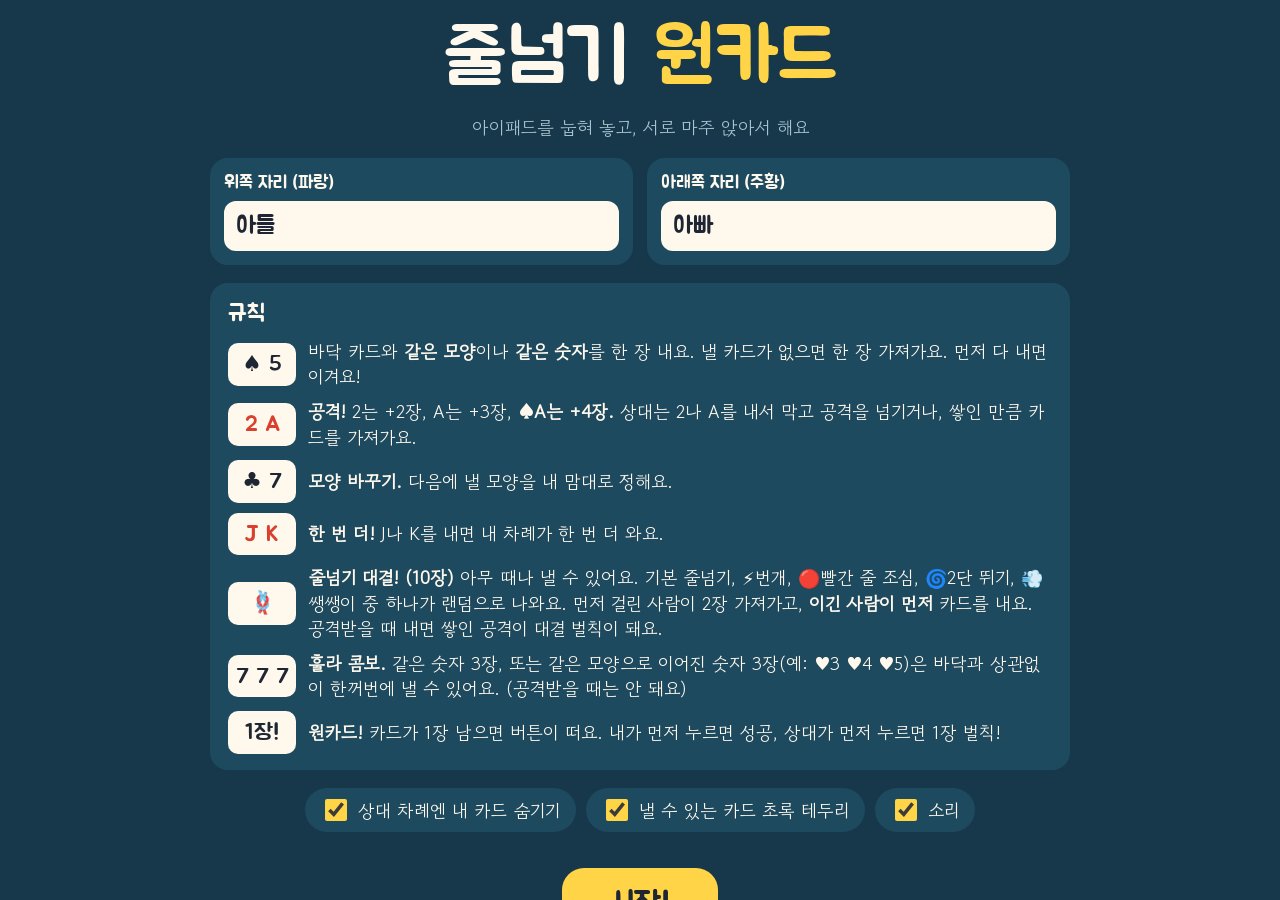
==== commit 888bfecf: "Increase jump rope cards from 2 to 10 Co-Authored-By: Claude Opus 5.5 <noreply@anthropic.com> Claude" ====
--- a/games/rope-onecard/index.html
+++ b/games/rope-onecard/index.html
@@ -164,7 +164,7 @@
       <div class="rule"><div class="ic red">2 A</div><div><b>공격!</b> 2는 +2장, A는 +3장, <b>♠A는 +4장.</b> 상대는 2나 A를 내서 막고 공격을 넘기거나, 쌓인 만큼 카드를 가져가요.</div></div>
       <div class="rule"><div class="ic">♣ 7</div><div><b>모양 바꾸기.</b> 다음에 낼 모양을 내 맘대로 정해요.</div></div>
       <div class="rule"><div class="ic red">J K</div><div><b>한 번 더!</b> J나 K를 내면 내 차례가 한 번 더 와요.</div></div>
-      <div class="rule"><div class="ic">🪢</div><div><b>줄넘기 대결!</b> 아무 때나 낼 수 있어요. 기본 줄넘기, ⚡번개, 🔴빨간 줄 조심, 🌀2단 뛰기, 💨쌩쌩이 중 하나가 랜덤으로 나와요. 먼저 걸린 사람이 2장 가져가고, <b>이긴 사람이 먼저</b> 카드를 내요. 공격받을 때 내면 쌓인 공격이 대결 벌칙이 돼요.</div></div>
+      <div class="rule"><div class="ic">🪢</div><div><b>줄넘기 대결! (10장)</b> 아무 때나 낼 수 있어요. 기본 줄넘기, ⚡번개, 🔴빨간 줄 조심, 🌀2단 뛰기, 💨쌩쌩이 중 하나가 랜덤으로 나와요. 먼저 걸린 사람이 2장 가져가고, <b>이긴 사람이 먼저</b> 카드를 내요. 공격받을 때 내면 쌓인 공격이 대결 벌칙이 돼요.</div></div>
       <div class="rule"><div class="ic">7 7 7</div><div><b>훌라 콤보.</b> 같은 숫자 3장, 또는 같은 모양으로 이어진 숫자 3장(예: ♥3 ♥4 ♥5)은 바닥과 상관없이 한꺼번에 낼 수 있어요. (공격받을 때는 안 돼요)</div></div>
       <div class="rule"><div class="ic">1장!</div><div><b>원카드!</b> 카드가 1장 남으면 버튼이 떠요. 내가 먼저 누르면 성공, 상대가 먼저 누르면 1장 벌칙!</div></div>
     </div>
@@ -211,7 +211,7 @@
 function newDeck(){
   const d=[];
   for(const s of 'SHDC')for(let r=1;r<=13;r++)d.push({s,r,id:++uid});
-  d.push({s:'R',r:0,id:++uid},{s:'R',r:0,id:++uid});
+  for(let i=0;i<10;i++)d.push({s:'R',r:0,id:++uid}); // 줄넘기 카드 10장
   for(let i=d.length-1;i>0;i--){const j=Math.floor(Math.random()*(i+1));[d[i],d[j]]=[d[j],d[i]]}
   return d;
 }
